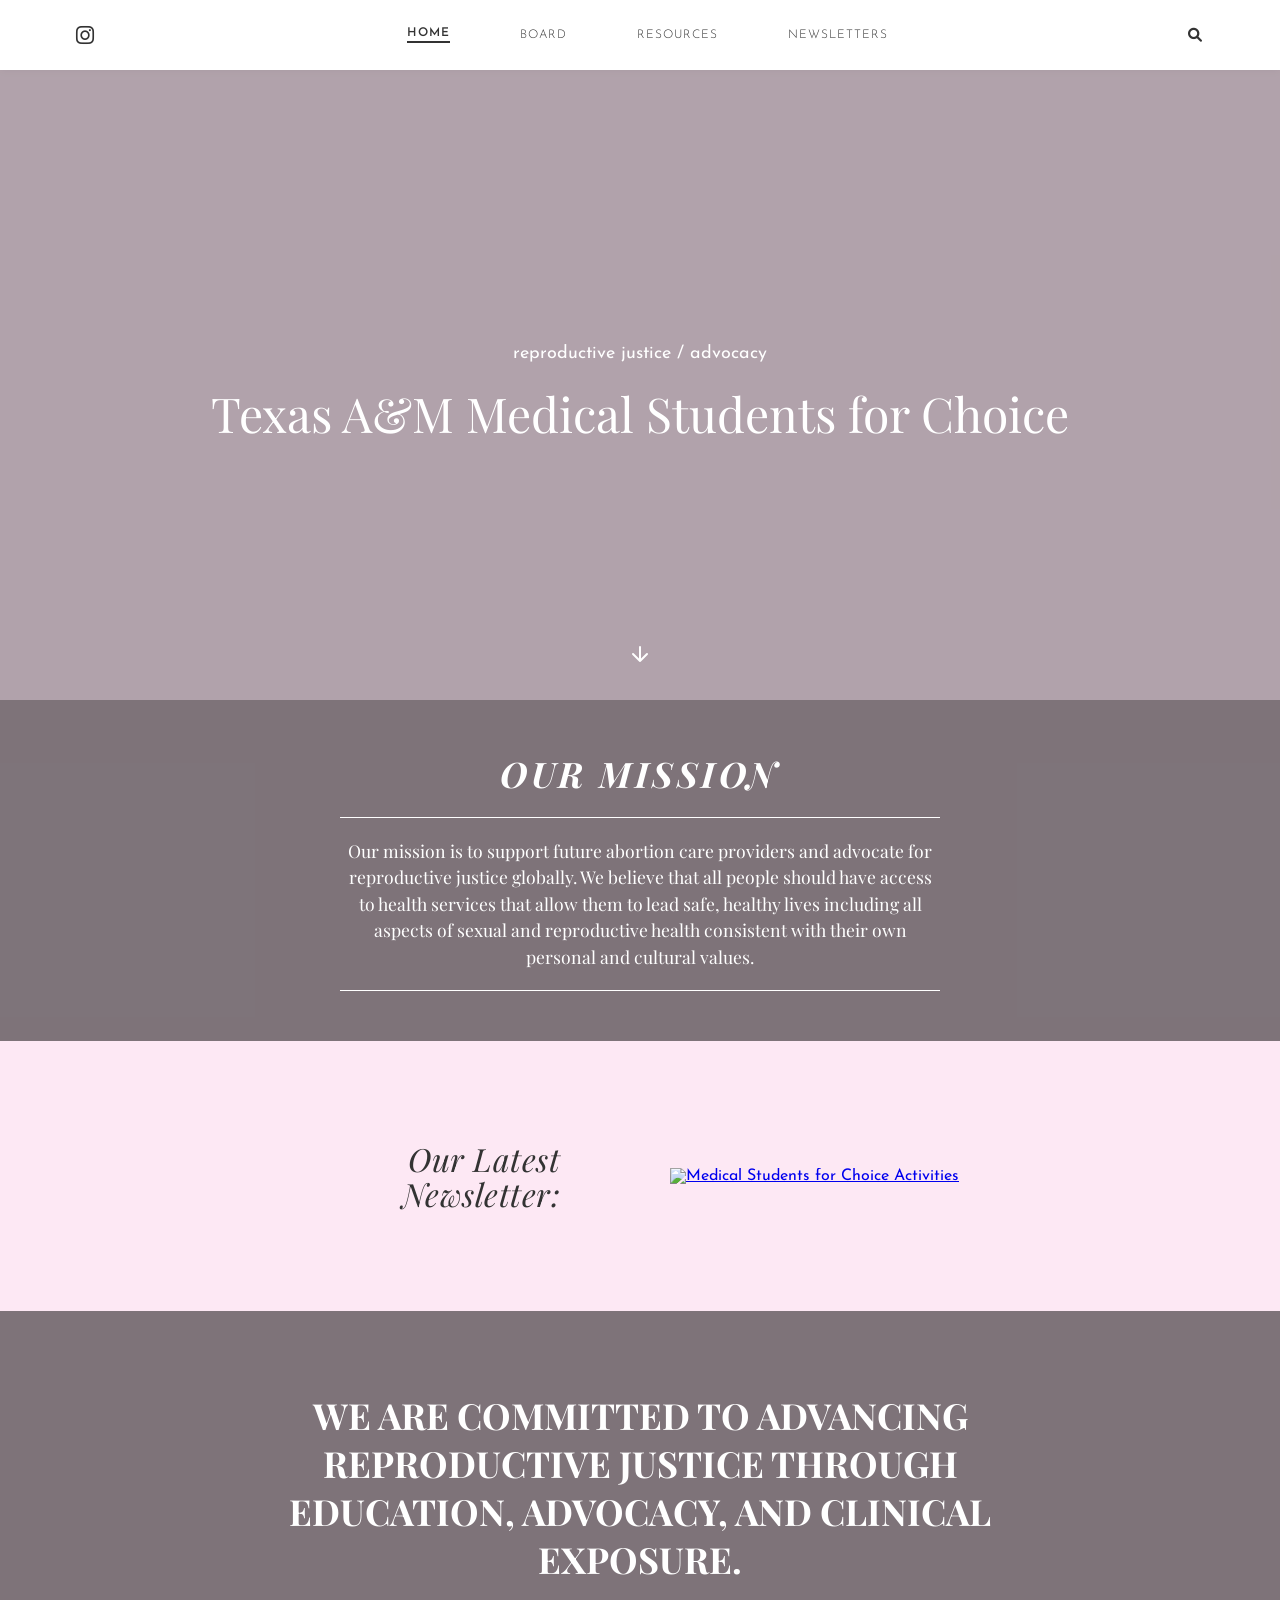
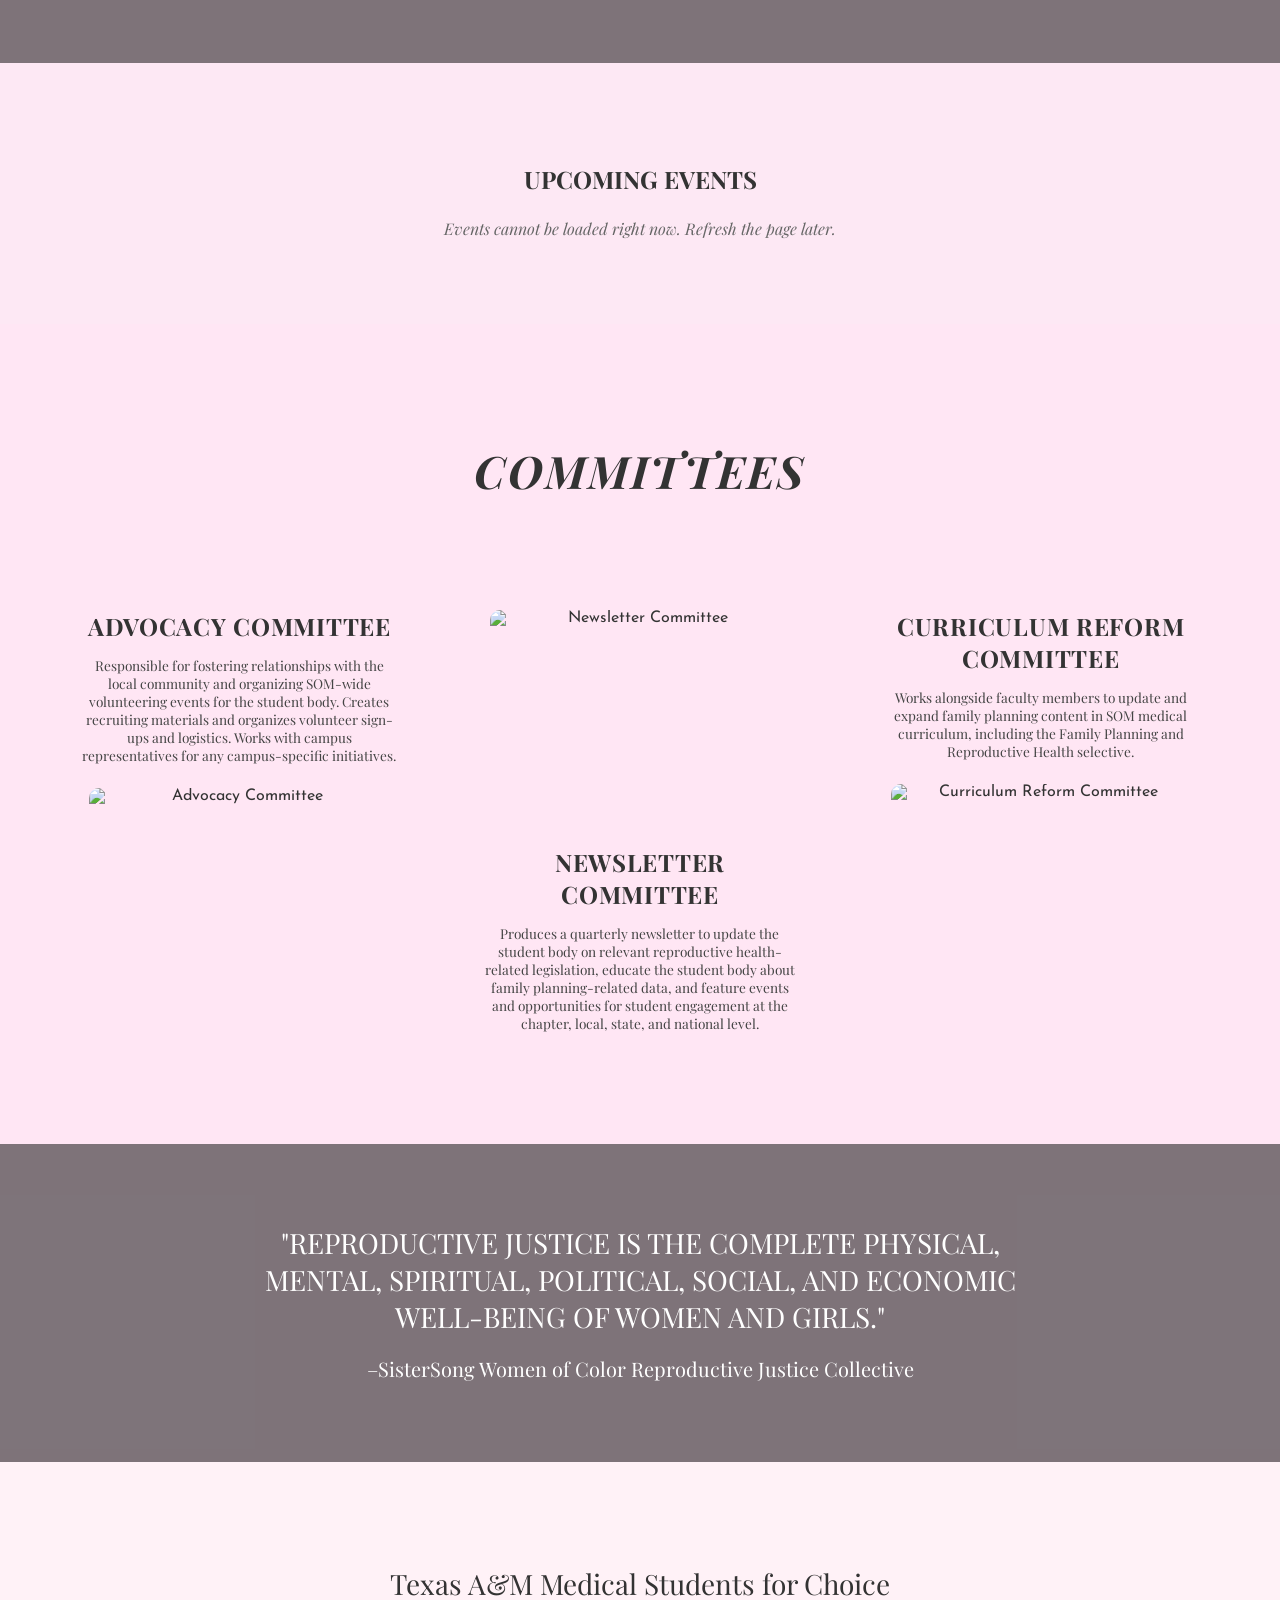
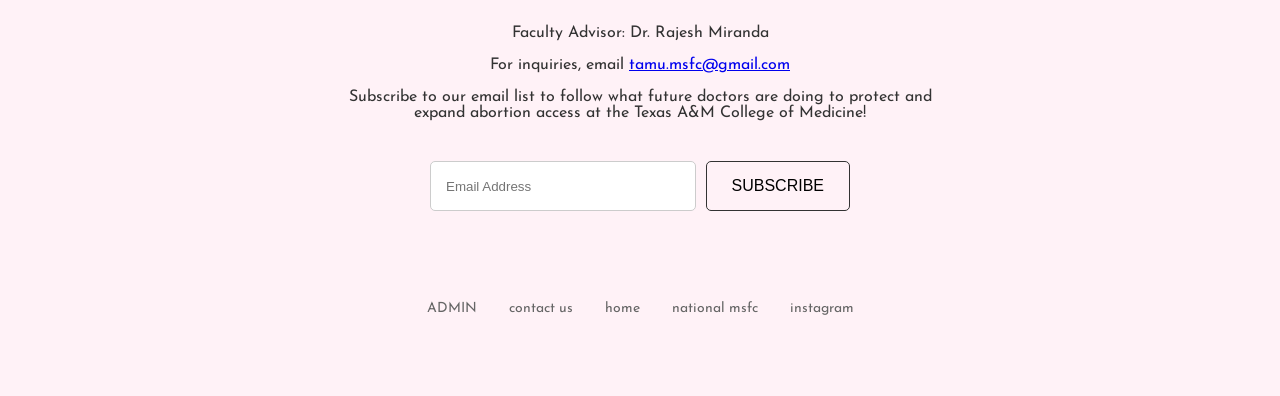
==== index.html @ 2cdbe383 "Disable search spellcheck + remove search input decorations for clean typing UI" ====
<!DOCTYPE html>
<html lang="en">
<head>
    <meta charset="UTF-8">
    <meta name="viewport" content="width=device-width, initial-scale=1.0">
    <title>Texas A&M Medical Students for Choice</title>
    <link rel="stylesheet" href="style.css">
    <link rel="stylesheet" href="https://cdnjs.cloudflare.com/ajax/libs/font-awesome/6.0.0-beta3/css/all.min.css">
</head>
<body>

    <nav class="navbar">
        <div class="nav-left">
            <a href="https://www.instagram.com/tamu.msfc/" class="nav-brand-link" target="_blank" aria-label="Instagram"><i class="fab fa-instagram"></i></a>
        </div>
        <button class="menu-toggle" aria-label="Open menu"><i class="fas fa-bars"></i></button>
        <div class="nav-center">
            <a href="index.html" class="active">HOME</a>
            <a href="board.html">BOARD</a>
            <a href="medical-info.html">RESOURCES</a>
            <a href="newsletters.html">NEWSLETTERS</a>
        </div>
        <div class="nav-right">
            <form class="nav-search" role="search" onsubmit="return false;">
                <input type="search" placeholder="Search" aria-label="Search" spellcheck="false" autocomplete="off" autocorrect="off" autocapitalize="off">
                <button type="submit" aria-label="Submit search"><i class="fas fa-search"></i></button>
            </form>
        </div>
    </nav>

    <header id="home" class="hero">
        <div class="hero-content">
            <p>reproductive justice / advocacy</p>
            <h1>Texas A&M Medical Students for Choice</h1>
        </div>
        <a href="#update" class="scroll-down">
            <svg xmlns="http://www.w3.org/2000/svg" width="24" height="24" viewBox="0 0 24 24" fill="none" stroke="currentColor" stroke-width="2" stroke-linecap="round" stroke-linejoin="round"><path d="M12 5v14M19 12l-7 7-7-7"/></svg>
        </a>
    </header>

    <section id="update" class="huge-update">
        <h2>OUR MISSION</h2>
        <p>Our mission is to support future abortion care providers and advocate for reproductive justice globally. We believe that all people should have access to health services that allow them to lead safe, healthy lives including all aspects of sexual and reproductive health consistent with their own personal and cultural values.</p>
    </section>

    <section id="journal" class="latest-volume">
        <div class="volume-text">
            <h2 class="freight-big-pro-italic">
                Our Latest<br>Newsletter:
            </h2>
        </div>
        <div class="volume-image">
            <a href="#" id="latestVolumeLink" target="_blank">
                <img id="latestVolumeImg" src="download (20).jpg" alt="Medical Students for Choice Activities">
            </a>
        </div>
    </section>

    <section class="tagline">
        <p>WE ARE COMMITTED TO ADVANCING REPRODUCTIVE JUSTICE THROUGH EDUCATION, ADVOCACY, AND CLINICAL EXPOSURE.</p>
    </section>
    
    <section id="about" class="our-mission">
        <h2>UPCOMING EVENTS</h2>

        <div id="eventsAdminWrap" class="events-admin-wrap" style="display: none;">
            <button type="button" id="toggleAddEventBtn" class="btn">Add Event</button>
            <form id="eventForm" class="event-form" style="display: none;">
                <div class="form-group">
                    <label for="eventTitle">Title</label>
                    <input type="text" id="eventTitle" required placeholder="Event title">
                </div>
                <div class="form-group">
                    <label for="eventDate">Date / Time</label>
                    <input type="text" id="eventDate" required placeholder="e.g. January 13 @ 6pm">
                </div>
                <div class="form-group">
                    <label for="eventDescription">Description</label>
                    <textarea id="eventDescription" rows="4" required placeholder="Event description"></textarea>
                </div>
                <div class="form-group">
                    <label for="eventLink">RSVP / Link URL (optional)</label>
                    <input type="url" id="eventLink" placeholder="https://...">
                </div>
                <div class="form-group">
                    <label for="eventImageUrl">Image URL (optional)</label>
                    <input type="url" id="eventImageUrl" placeholder="https://...">
                </div>
                <button type="submit" class="btn">Create Event</button>
                <button type="button" id="cancelEventFormBtn" class="btn btn-secondary">Cancel</button>
            </form>
        </div>

        <div id="eventsList" class="events-list">
            <!-- Events loaded from Supabase -->
        </div>
    </section>

    <section id="features" class="catch-up">
        <h2>COMMITTEES</h2>
        <div class="catch-up-grid">
            <div class="catch-up-item">
                <h3>ADVOCACY COMMITTEE</h3>
                <p>Responsible for fostering relationships with the local community and organizing SOM-wide volunteering events for the student body. Creates recruiting materials and organizes volunteer sign-ups and logistics. Works with campus representatives for any campus-specific initiatives.</p>
                <img src="pic1.png" alt="Advocacy Committee">
            </div>
            <div class="catch-up-item">
                <img src="IMG_2208.jpg" alt="Newsletter Committee">
                <h3>NEWSLETTER COMMITTEE</h3>
                <p>Produces a quarterly newsletter to update the student body on relevant reproductive health-related legislation, educate the student body about family planning-related data, and feature events and opportunities for student engagement at the chapter, local, state, and national level.</p>
            </div>
            <div class="catch-up-item">
                <h3>CURRICULUM REFORM COMMITTEE</h3>
                <p>Works alongside faculty members to update and expand family planning content in SOM medical curriculum, including the Family Planning and Reproductive Health selective.</p>
                <img src="reform.png" alt="Curriculum Reform Committee">
            </div>
        </div>
    </section>
    
    <section class="quote">
        <p>"REPRODUCTIVE JUSTICE IS THE COMPLETE PHYSICAL, MENTAL, SPIRITUAL, POLITICAL, SOCIAL, AND ECONOMIC WELL-BEING OF WOMEN AND GIRLS."</p>
        <p>–SisterSong Women of Color Reproductive Justice Collective</p>
    </section>

    <footer>
        <div class="footer-content">
            <h2>Texas A&M Medical Students for Choice</h2>
            <p>Faculty Advisor: Dr. Rajesh Miranda</p>
            <p>For inquiries, email <a href="mailto:tamu.msfc@gmail.com">tamu.msfc@gmail.com</a></p>
            <p>Subscribe to our email list to follow what future doctors are doing to protect and expand abortion access at the Texas A&M College of Medicine!</p>
            
            <form id="subscriptionForm" class="subscription-form">
                <input type="email" id="subscriberEmail" placeholder="Email Address" required>
                <button type="submit">SUBSCRIBE</button>
            </form>
            <p id="subscriptionMessage" class="subscription-message"></p>

            <div class="footer-links">
                <a href="#" id="adminNavBtn" class="btn-support">admin</a>
                <a href="mailto:tamu.msfc@gmail.com">contact us</a>
                <a href="index.html">home</a>
                <a href="https://msfc.org/" target="_blank">national msfc</a>
                <a href="https://www.instagram.com/tamu.msfc/" target="_blank">instagram</a>
            </div>
        </div>
    </footer>

    <div id="loginModal" class="modal">
        <div class="modal-content">
            <span class="close">&times;</span>
            <h2>Admin Login</h2>
            <form id="loginForm">
                <div class="form-group">
                    <label for="password">Password:</label>
                    <input type="password" id="password" required>
                </div>
                <button type="submit" class="btn">Login</button>
            </form>
        </div>
    </div>

    <!-- Supabase SDK -->
    <script src="https://cdn.jsdelivr.net/npm/@supabase/supabase-js@2.39.3/dist/umd/supabase.min.js"></script>
    <script src="script.js"></script>
</body>
---- style.css ----
@import url('https://fonts.googleapis.com/css2?family=Josefin+Sans:wght@300;400;600&family=Playfair+Display:wght@400;700&display=swap');

/* Box sizing reset */
*, *::before, *::after {
    box-sizing: border-box;
}

/* General Body Styles */
html, body {
    overflow-x: hidden;
    max-width: 100vw;
}

body {
    font-family: 'Josefin Sans', sans-serif;
    margin: 0;
    background-color: #fde8f4; /* slightly more pink */
    color: #333;
}

/* Navbar - same on every page; do not override in HTML or other CSS */
.navbar {
    display: flex;
    align-items: center;
    justify-content: center;
    padding: 0 40px;
    height: 70px !important;
    min-height: 70px !important;
    max-height: 70px !important;
    flex-shrink: 0;
    box-sizing: border-box;
    background: #fff;
    box-shadow: 0 2px 8px rgba(0,0,0,0.03);
    position: relative;
}

.nav-search {
    display: flex;
    align-items: center;
    justify-content: center;
}

.nav-search input {
    width: 0;
    opacity: 0;
    pointer-events: none;
    transition: width 0.2s ease, opacity 0.2s ease;
}

.nav-search.search-open {
    background: rgba(255,255,255,0.95);
    padding: 6px 10px;
    border: 1px solid rgba(0,0,0,0.15);
    border-radius: 999px;
}

.nav-search.search-open input {
    width: 120px;
    opacity: 1;
    pointer-events: auto;
}

.nav-search button {
    padding: 0;
    width: 38px;
    height: 38px;
    display: flex;
    align-items: center;
    justify-content: center;
    border-radius: 50%;
    background: rgba(0,0,0,0.05);
}

.nav-search.search-open button {
    background: transparent;
}

.nav-left {
    flex: 0 0 90px;
    display: flex;
    align-items: center;
    justify-content: center;
    margin-left: 0;
}

.nav-center {
    flex: 1;
    display: flex;
    align-items: center;
    justify-content: center;
    gap: 40px;
    padding-left: 10px; /* nudges nav links slightly right for better centering */
}

@media (min-width: 769px) {
    /* ensure the nav links appear centered between the logo and search icon */
    .nav-center {
        padding-left: 14px;
    }
}

.nav-right {
    flex: 0 0 90px;
    display: flex;
    align-items: center;
    justify-content: center;
}

.nav-search {
    position: relative;
    width: 38px;
    display: flex;
    align-items: center;
    justify-content: center;
    overflow: visible;
}

.nav-search input {
    position: absolute;
    right: 0;
    top: 50%;
    transform: translateY(-50%);
    width: 0;
    opacity: 0;
    pointer-events: none;
    border: 1px solid rgba(0,0,0,0.15);
    border-radius: 999px;
    background: rgba(255,255,255,0.95);
    padding: 6px 10px;
    font-size: 12px;
    color: #333;
    outline: none;
    transition: width 0.2s ease, opacity 0.2s ease;
}

.nav-search input:focus {
    outline: none;
    box-shadow: none;
}

.nav-search input::-webkit-search-decoration,
.nav-search input::-webkit-search-cancel-button,
.nav-search input::-webkit-search-results-button,
.nav-search input::-webkit-search-results-decoration {
    display: none;
}

.nav-search.search-open input {
    width: 120px;
    opacity: 1;
    pointer-events: auto;
}

.nav-search button {
    border: none;
    background: transparent;
    color: #333;
    cursor: pointer;
    font-size: 14px;
    padding: 0;
    display: flex;
    align-items: center;
    justify-content: center;
}

.nav-search button:hover {
    color: #a12b5c;
}

.nav-brand-link {
    font-size: 2rem;
    color: #333;
    text-decoration: none;
    margin-left: 0;
}

.nav-brand-link i.fab.fa-instagram {
    font-size: 1.3rem;
    color: #333;
}

.nav-left .fa-twitter {
    font-size: 24px;
    color: #333;
}

.nav-center a {
    box-sizing: border-box;
    text-decoration: none;
    color: #333;
    margin: 0 15px;
    font-size: 12px;
    letter-spacing: 1px;
    font-weight: 300;
}

.nav-center a.active {
    font-weight: 600;
    border-bottom: 2px solid #333;
    padding-bottom: 2px;
}

.nav-right .btn-support {
    background-color: #a12b5c; /* pinker, less brown */
    color: #fff;
    padding: 10px 20px;
    text-decoration: none;
    border-radius: 5px;
    font-weight: 600;
    text-transform: none;
}

.nav-right .btn-support:hover {
    background-color: #8e2351;
}

/* Mobile Menu Toggle Button */
.menu-toggle {
    display: none;
    background: none;
    border: none;
    font-size: 1.5rem;
    color: #333;
    cursor: pointer;
    padding: 10px;
    z-index: 1001;
}

.menu-toggle:hover {
    color: #666;
}

/* Mobile Navbar Styles */
@media (max-width: 768px) {
    .navbar {
        padding: 0 20px;
        justify-content: center;
        position: relative;
    }
    
    .nav-left {
        position: absolute;
        left: 20px;
        top: 50%;
        transform: translateY(-50%);
        display: flex;
        align-items: center;
        gap: 0;
    }
    
    .nav-right {
        position: absolute;
        right: 20px;
        top: 50%;
        transform: translateY(-50%);
        display: flex;
        align-items: center;
        justify-content: center;
    }
    
    .menu-toggle {
        display: block;
        position: absolute;
        left: 50%;
        transform: translateX(-50%);
        margin: 0;
        padding: 0;
        z-index: 1001;
    }
    
    .nav-right {
        flex: 0 0 90px;
        order: 3;
        width: auto;
        justify-content: center;
    }

    .nav-right .nav-search {
        width: auto;
        background: transparent;
        border: none;
        padding: 0;
    }

    .nav-search {
        display: flex;
        align-items: center;
        justify-content: center;
    }

    .nav-search input {
        width: 0;
        opacity: 0;
        pointer-events: none;
        transition: width 0.2s ease, opacity 0.2s ease;
    }

    .nav-search.search-open {
        background: rgba(255,255,255,0.95);
        padding: 6px 10px;
        border: 1px solid rgba(0,0,0,0.15);
        border-radius: 999px;
    }

    .nav-search.search-open input {
        width: 120px;
        opacity: 1;
        pointer-events: auto;
    }

    .nav-search button {
        padding: 0;
        width: 38px;
        height: 38px;
        display: flex;
        align-items: center;
        justify-content: center;
        border-radius: 50%;
        background: rgba(0,0,0,0.05);
    }

    .nav-search.search-open button {
        background: transparent;
    }

    .nav-center {
        position: fixed;
        top: 0;
        left: -100%;
        width: 100%;
        height: 100vh;
        background: rgba(255, 255, 255, 0.98);
        flex-direction: column;
        justify-content: center;
        gap: 30px;
        transition: left 0.3s ease-in-out;
        z-index: 1000;
        backdrop-filter: blur(10px);
    }
    
    .nav-center.mobile-active {
        left: 0;
    }
    
    .nav-center a {
        font-size: 18px;
        margin: 0;
        padding: 15px 0;
        border-bottom: 1px solid rgba(51, 51, 51, 0.1);
        width: 100%;
        text-align: center;
        transition: color 0.3s ease;
    }
    
    .nav-center a:hover {
        color: #666;
    }
    
    .nav-brand-link {
        margin: 0;
        padding: 0;
    }
    
    /* Close button for mobile menu */
    .nav-center::before {
        content: '×';
        position: absolute;
        top: 20px;
        right: 20px;
        font-size: 2rem;
        color: #333;
        cursor: pointer;
        z-index: 1001;
    }
    
    /* Prevent body scroll when menu is open */
    body.menu-open {
        overflow: hidden;
    }
    
    /* General mobile adjustments */
    body {
        font-size: 16px;
    }
    
    /* Hero section mobile adjustments */
    .hero {
        height: 60vh;
        background-attachment: scroll;
    }
    
    .hero-content h1 {
        font-size: 36px;
    }
    
    .hero-content p {
        font-size: 16px;
    }
    
    /* Page header mobile adjustments */
    .page-header {
        padding: 40px 20px;
    }
    
    .page-header h1 {
        font-size: 32px;
    }
    
    /* Footer mobile adjustments */
    footer {
        padding: 60px 20px;
    }
    
    .subscription-form {
        flex-direction: column;
        gap: 15px;
    }
    
    .subscription-form input,
    .subscription-form button {
        width: 100%;
    }
    
    /* Card grid mobile adjustments */
    .board-members, .resources, .newsletters {
        grid-template-columns: 1fr;
        gap: 20px;
        padding: 0 15px;
    }
    
    .board-card, .resource-card, .newsletter-card {
        padding: 20px;
    }
    
    /* Modal mobile adjustments */
    .modal-content {
        width: 95%;
        margin: 10% auto;
        padding: 30px 20px;
    }
    
    /* Admin form mobile adjustments */
    .admin-form {
        padding: 0 15px;
    }
    
    .form-group {
        margin-bottom: 20px;
    }
    
    .form-actions {
        flex-direction: column;
        gap: 15px;
    }
    
    .form-actions .btn {
        width: 100%;
    }
    
    /* File upload mobile adjustments */
    .file-upload {
        padding: 30px 20px;
    }
    
    .file-upload-placeholder p {
        font-size: 14px;
    }
}

/* Hero Section */
.hero {
    position: relative;
    height: 70vh;
    background-image: url('hospitalcore_nursecore.jpg');
    background-size: cover;
    background-position: center;
    background-attachment: fixed;
    display: flex;
    justify-content: center;
    align-items: center;
    text-align: center;
    color: #fff;
}

.hero::after {
    content: '';
    position: absolute;
    top: 0;
    left: 0;
    width: 100%;
    height: 100%;
    background-color: rgba(0, 0, 0, 0.3); /* Dark overlay */
}

.hero-content {
    z-index: 1;
}

.hero-content p {
    font-size: 18px;
}

.hero-content h1 {
    font-family: 'Playfair Display', serif;
    font-size: 48px;
    margin: 10px 0 0;
    font-weight: normal;
}

.scroll-down {
    position: absolute;
    bottom: 30px;
    z-index: 1;
    color: #fff;
}

/* Restore old layout for .huge-update, keep new fonts */
.huge-update {
    padding: 50px;
    text-align: center;
    background-image: url('download (22).jpg');
    background-size: cover;
    background-position: center;
    background-attachment: fixed;
    position: relative;
    color: #fff;
}
.huge-update::after {
    content: '';
    position: absolute;
    top: 0;
    left: 0;
    width: 100%;
    height: 100%;
    background-color: rgba(0, 0, 0, 0.5);
    z-index: 0;
}
.huge-update h2 {
    font-family: 'Playfair Display', serif;
    font-size: 2.2rem;
    font-style: italic;
    font-weight: 700;
    letter-spacing: 0.1em;
    margin-bottom: 20px;
    margin-top: 0;
    position: relative;
    z-index: 1;
    text-transform: uppercase;
    text-align: center;
    border: none;
}
.huge-update h2::after, .huge-update h2::before {
    display: none;
}
.huge-update p {
    font-family: 'Playfair Display', serif;
    font-size: 1.1rem;
    font-weight: 400;
    max-width: 600px;
    margin: 0 auto;
    position: relative;
    z-index: 1;
    line-height: 1.5;
    color: #fff;
    border: none;
    padding: 20px 0;
    border-top: 1px solid #fff;
    border-bottom: 1px solid #fff;
}

/* Latest Volume Section */
.latest-volume {
    display: flex;
    align-items: center;
    justify-content: center;
    padding: 100px 0;
    background: none;
    background-color: transparent;
    gap: 60px;
}

.volume-text {
    flex: 1;
    display: flex;
    flex-direction: column;
    align-items: flex-end;
    justify-content: center;
    height: 100%;
}

.volume-text h2 {
    font-size: 32px;
    margin-right: 50px;
}

.freight-big-pro-italic {
    font-family: 'Playfair Display', serif;
    font-style: italic;
    font-weight: 400;
    letter-spacing: 0.5px;
    font-size: 7rem;
    text-align: right;
    line-height: 1.1;
    margin: 0;
}

.volume-image {
    flex: 1;
    display: flex;
    align-items: center;
    justify-content: flex-start;
}

.volume-image img {
    width: 320px;
    height: auto;
    box-shadow: none;
    border-radius: 0;
}

/* Tagline Section */
.tagline {
    padding: 80px 50px;
    text-align: center;
    background-image: url('download (22).jpg');
    background-size: cover;
    background-position: center;
    background-attachment: fixed;
    position: relative;
    color: #fff;
}
.tagline::after {
    content: '';
    position: absolute;
    top: 0;
    left: 0;
    width: 100%;
    height: 100%;
    background-color: rgba(0, 0, 0, 0.5);
}
.tagline p {
    position: relative;
    z-index: 1;
    font-size: 36px;
    font-weight: bold;
    max-width: 800px;
    margin: 0 auto;
    font-family: 'Playfair Display', serif;
}

/* Our Mission Section */
.our-mission {
    padding: 80px 50px;
    max-width: 700px;
    margin: 0 auto;
    text-align: center;
}
.our-mission h2 {
    font-family: 'Playfair Display', serif;
    font-size: 24px;
    margin-bottom: 20px;
}
.our-mission p {
    font-family: 'Playfair Display', serif;
    line-height: 1.8;
}

.events-admin-wrap {
    margin-bottom: 28px;
    text-align: left;
}

.event-form {
    max-width: 500px;
    margin-top: 16px;
    padding: 24px;
    background: #f9f9f9;
    border-radius: 8px;
}

.event-form .form-group {
    margin-bottom: 16px;
}

.event-form label {
    display: block;
    margin-bottom: 6px;
    font-weight: 600;
    color: #333;
}

.event-form input,
.event-form textarea {
    width: 100%;
    padding: 10px 12px;
    border: 1px solid #ddd;
    border-radius: 6px;
    font-family: inherit;
    box-sizing: border-box;
}

.events-list {
    display: flex;
    flex-direction: column;
    gap: 24px;
    align-items: center;
    padding: 0 16px;
}

.event-item {
    display: flex;
    flex-direction: row;
    width: 100%;
    max-width: 800px;
    margin: 0 auto;
    padding: 30px;
    background-color: #f9f9f9;
    border-radius: 8px;
    text-align: left;
    gap: 24px;
    align-items: center;
    box-sizing: border-box;
}

.event-item-img {
    display: block;
    margin: 0 auto;
    border-radius: 8px;
}

.event-item-img {
    max-width: 600px;
    height: 200px;
    object-fit: cover;
    border-radius: 8px;
    margin: 0;
}

.event-item-body {
    flex: 1;
}

.event-item-title {
    color: #333;
    margin: 0 0 8px 0;
    font-size: 1.25rem;
}

.event-item-date {
    font-weight: bold;
    color: #666;
    margin: 0 0 12px 0;
}

.event-item-desc {
    margin: 0 0 12px 0;
    line-height: 1.6;
    color: #444;
}

.event-item-link {
    color: #333;
    font-weight: bold;
    text-decoration: none;
    background-color: #e8f4f8;
    padding: 8px 16px;
    border-radius: 5px;
    display: inline-block;
    margin-bottom: 8px;
}

.event-item-link:hover {
    text-decoration: underline;
}

.btn-event-delete {
    margin-top: 12px;
    background: #c33;
    color: #fff;
    border: none;
    padding: 8px 16px;
    border-radius: 5px;
    cursor: pointer;
    font-size: 14px;
}

.btn-event-delete:hover {
    background: #a22;
}

.search-info {
    font-weight: 600;
    color: #333;
    margin: 0 0 16px;
    padding: 0 10px;
}

.search-message {
    color: #666;
    font-style: italic;
    margin: 0;
    padding: 0 10px;
}

.search-highlight {
    background: rgba(161, 43, 92, 0.25);
    padding: 0 2px;
    border-radius: 4px;
}

.search-match {
    box-shadow: 0 0 0 3px rgba(161, 43, 92, 0.22);
    border-radius: 12px;
}

.events-message {
    color: #666;
    font-style: italic;
    margin: 0;
}

/* Catch-up Section */
.catch-up {
    padding: 80px 5vw;
    text-align: center;
    background: #ffe6f4; /* stronger pink tone */
}
.catch-up h2 {
    font-family: 'Playfair Display', serif;
    font-size: 2.8rem;
    font-weight: 700;
    margin-bottom: 50px;
    letter-spacing: 0.05em;
    font-style: italic;
}
.catch-up-grid {
    display: grid;
    grid-template-columns: repeat(3, 1fr);
    gap: 50px;
    max-width: 1200px;
    margin: 0 auto;
}
.catch-up-item {
    text-align: center;
    border-radius: 18px;
    padding: 36px 18px 32px 18px;
    transition: box-shadow 0.2s;
    background: none;
}
.catch-up-item img {
    width: 300px;
    height: 200px;
    object-fit: cover;
    margin: 24px auto 36px; /* add spacing above images too */
    display: block;
    border-radius: 10px;
}
.catch-up-item h3 {
    font-family: 'Playfair Display', serif;
    font-size: 1.5rem;
    font-weight: 700;
    margin-bottom: 12px;
    letter-spacing: 0.03em;
}
.catch-up-item p {
    font-family: 'Playfair Display', serif;
    font-size: 0.85rem;
    color: #444;
    margin-bottom: 0;
}

@media (max-width: 900px) {
    /* Ensure events card fits and centers on small screens */
    .events-list {
        padding: 0 16px;
        align-items: center;
    }

    .event-item {
        flex-direction: column;
        text-align: center;
        padding: 24px;
    }

    .event-item-img {
        width: 100%;
        max-width: 450px;
    }

    .event-item-body {
        width: 100%;
    }

    .event-item-title,
    .event-item-date,
    .event-item-desc {
        text-align: center;
    }
}

/* Submit Section */
.submit-section {
    padding: 80px 50px;
    text-align: center;
    background-image: url('download (22).jpg');
    background-size: cover;
    background-position: center;
    background-attachment: fixed;
    position: relative;
}
.submit-section::after {
    content: '';
    position: absolute;
    top: 0;
    left: 0;
    width: 100%;
    height: 100%;
    background-color: rgba(0, 0, 0, 0.5);
}
.submit-section a {
    text-decoration: none;
    color: #fff;
    position: relative;
    z-index: 1;
}
.submit-section h2 {
    font-size: 48px;
    font-weight: bold;
}

/* Be Vulnerable Section */
.be-vulnerable {
    padding: 80px 20px;
    text-align: center;
}
.be-vulnerable h2 {
    font-size: 24px;
    margin-bottom: 40px;
}
.be-vulnerable form {
    max-width: 500px;
    margin: 0 auto;
    display: flex;
    flex-direction: column;
    gap: 15px;
}
.be-vulnerable input[type="text"] {
    padding: 15px;
    border: 1px solid #ccc;
    border-radius: 5px;
    font-size: 16px;
}
.be-vulnerable button {
    padding: 15px;
    border: 1px solid #333;
    background-color: transparent;
    cursor: pointer;
    font-size: 16px;
    border-radius: 5px;
}

/* Quote Section */
.quote {
    padding: 80px 50px;
    text-align: center;
    background-image: url('download (22).jpg');
    background-size: cover;
    background-position: center;
    background-attachment: fixed;
    position: relative;
    color: #fff;
}
.quote::after {
    content: '';
    position: absolute;
    top: 0;
    left: 0;
    width: 100%;
    height: 100%;
    background-color: rgba(0, 0, 0, 0.5);
}
.quote p {
    position: relative;
    z-index: 1;
    font-size: 28px;
    max-width: 800px;
    margin: 0 auto;
    font-family: 'Playfair Display', serif;
}
.quote p:last-child {
    font-size: 20px;
    margin-top: 20px;
}

/* Footer */
footer {
    padding: 80px 50px;
    background-color: #fff2f7; /* a bit more pink */
    text-align: center;
    box-sizing: border-box;
}

@media (max-width: 480px) {
    footer {
        padding: 60px 20px;
    }
}
.footer-content {
    max-width: 640px;
    margin: 0 auto;
}
.footer-content h2 {
    font-family: 'Playfair Display', serif;
    font-size: 28px;
    font-weight: normal;
}
.footer-content p {
    font-size: 16px;
    max-width: 600px;
    margin: 0 auto 16px;
}

.footer-content p a {
    font-size: 16px;
    font-weight: 400;
}

.subscription-form {
    max-width: 420px;
    width: 100%;
    margin: 40px auto;
    display: flex;
    gap: 10px;
}
.subscription-form input {
    flex: 1;
    padding: 15px;
    border: 1px solid #ccc;
    border-radius: 5px;
    box-sizing: border-box;
}
.subscription-form button {
    padding: 15px 25px;
    border: 1px solid #333;
    background-color: transparent;
    cursor: pointer;
    border-radius: 5px;
    font-size: 16px;
    font-weight: 400;
    box-sizing: border-box;
}
.footer-links {
    margin-top: 50px;
    display: inline-flex;
    align-items: center;
    flex-wrap: wrap;
    gap: 12px;
    justify-content: center;
}
.footer-links a {
    color: #666;
    text-decoration: none;
    margin: 0 10px;
    font-size: 14px;
}

.footer-links .btn-support {
    background: none;
    border: none;
    padding: 0;
    text-transform: none !important;
    font-weight: 400;
    color: #666;
    letter-spacing: 0;
}

.footer-links .btn-support:hover {
    color: #111;
}

.footer-admin {
    display: inline-block;
    margin: 0;
}

.footer-admin .btn-support {
    padding: 10px 18px;
    font-size: 14px;
}

.modal {
    display: none;
    position: fixed;
    z-index: 1000;
    left: 0;
    top: 0;
    width: 100%;
    height: 100%;
    overflow: auto;
    background-color: rgba(0,0,0,0.6);
}

.modal-content {
    background-color: #fefefe;
    margin: 15% auto;
    padding: 40px;
    border: 1px solid #888;
    width: 80%;
    max-width: 500px;
    border-radius: 10px;
    text-align: center;
    position: relative;
}

.close {
    color: #aaa;
    position: absolute;
    top: 10px;
    right: 25px;
    font-size: 28px;
    font-weight: bold;
}

.close:hover,
.close:focus {
    color: black;
    text-decoration: none;
    cursor: pointer;
}

/* Page-specific & Card Styles */
.page-header {
    padding: 60px 20px;
    text-align: center;
    background-color: #f7f7f7;
    margin-bottom: 40px;
}
.page-header h1 {
    font-family: 'Playfair Display', serif;
    font-size: 42px;
}

.admin-controls {
    margin-bottom: 32px;
    padding: 0 20px;
}

.admin-controls .btn {
    display: inline-block;
}

/* Newsletter Info Section (inner text column of each dynamic card) */
.newsletter-card-inner {
    display: flex;
    flex-direction: row;
    align-items: center; /* centers image + text vertically */
    min-height: 220px;
    gap: 28px;
}

.newsletter-info {
    flex: 1;
    padding: 28px 32px 28px 0;
    text-align: left;
    display: flex;
    flex-direction: column;
    justify-content: center;
}

.newsletter-card {
    background-color: #fff;
    border-radius: 8px;
    box-shadow: 0 4px 12px rgba(0,0,0,0.08);
    padding: 24px;
    overflow: hidden;
}

.newsletter-card img {
    display: block;
    margin: 0 auto 18px;
    max-width: 100%;
    height: auto;
}

.newsletter-card:not(:has(.newsletter-cover-link)) .newsletter-card-inner {
    min-height: 0;
}

.newsletter-card h3 {
    font-family: 'Playfair Display', serif;
    font-size: 24px;
    margin-bottom: 15px;
    color: #333;
}

.newsletter-card p {
    margin-bottom: 15px;
    line-height: 1.6;
}

.newsletter-card p:last-child {
    margin-bottom: 0;
}

.newsletter-cover-link {
    flex: 0 0 280px;
    display: block;
    border-radius: 8px 0 0 8px;
    overflow: hidden;
    min-height: 220px;
}

.newsletter-cover-img {
    width: 100%;
    height: 100%;
    min-height: 220px;
    object-fit: cover;
    object-position: center 55%; /* slightly lower vertical alignment */
    display: block;
}

@media (max-width: 640px) {
    .newsletter-card-inner {
        flex-direction: column;
        min-height: 0;
    }
    .newsletter-cover-link {
        flex: 0 0 auto;
        width: 100%;
        min-height: 200px;
        border-radius: 8px 8px 0 0;
    }
    .newsletter-cover-img {
        min-height: 200px;
    }

    .subscription-form {
        flex-direction: column;
        align-items: center;
    }

    .subscription-form input,
    .subscription-form button {
        width: 100%;
        max-width: 420px;
    }
}

.board-members, .resources {
    display: grid;
    grid-template-columns: repeat(auto-fit, minmax(320px, 1fr));
    gap: 30px;
    padding: 0 20px;
}

.newsletters {
    display: grid;
    grid-template-columns: 1fr;
    gap: 30px;
    padding: 0 20px;
}

.board-card, .resource-category {
    background-color: #fff;
    border-radius: 8px;
    box-shadow: 0 4px 12px rgba(0,0,0,0.08);
    padding: 30px;
    transition: transform 0.3s ease, box-shadow 0.3s ease;
}

.resource-card {
    background-color: #fff;
    border-radius: 8px;
    box-shadow: 0 4px 12px rgba(0,0,0,0.08);
    padding: 36px 32px;
    transition: transform 0.3s ease, box-shadow 0.3s ease;
}

.resource-card p {
    line-height: 1.65;
    margin-bottom: 16px;
}

.newsletter-card {
    transition: transform 0.3s ease, box-shadow 0.3s ease;
}

.board-card:hover, .resource-card:hover, .newsletter-card:hover {
    transform: translateY(-5px);
    box-shadow: 0 8px 20px rgba(0,0,0,0.12);
}

.resource-category {
    grid-column: 1 / -1;
    margin-top: 20px;
    background-color: transparent;
    box-shadow: none;
}
.resource-category h2 {
    font-family: 'Playfair Display', serif;
}

.board-card img {
    width: 120px;
    height: 120px;
    border-radius: 50%;
    margin-bottom: 20px;
}

@media (max-width: 900px) {
    .latest-volume {
        flex-direction: column;
        padding: 50px 0;
        gap: 30px;
    }
    .volume-text {
        align-items: center;
    }
    .volume-text h2 {
        margin-right: 0;
        text-align: center;
    }
    .freight-big-pro-italic {
        font-size: 4rem;
    }
    .volume-image img {
        width: 70vw;
        max-width: 250px;
    }
    .huge-update {
        padding: 30px 2vw;
    }
    .huge-update h2 {
        font-size: 2.2rem;
    }
    .huge-update p {
        font-size: 1.1rem;
    }
    .catch-up-grid {
        grid-template-columns: 1fr;
        gap: 30px;
    }
    .catch-up {
        padding: 40px 2vw;
    }
    .catch-up h2 {
        font-size: 2rem;
    }
}
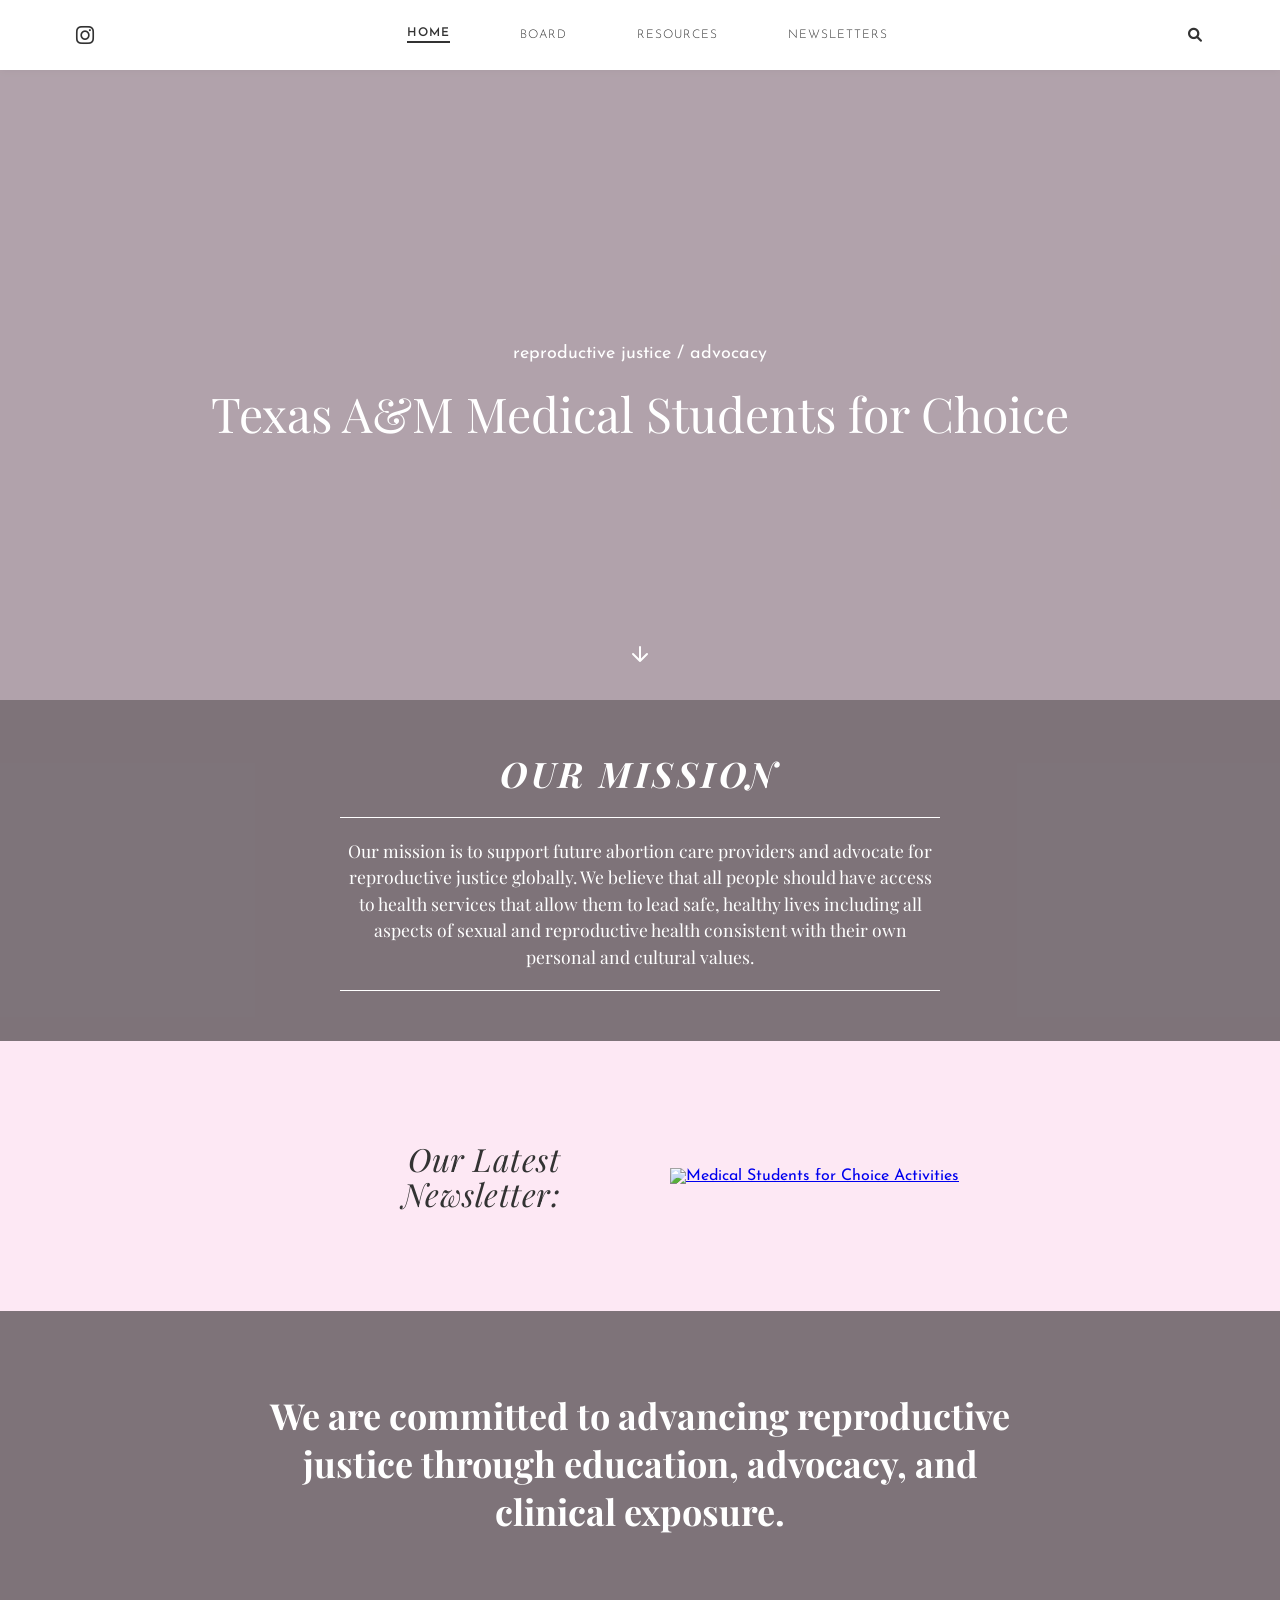
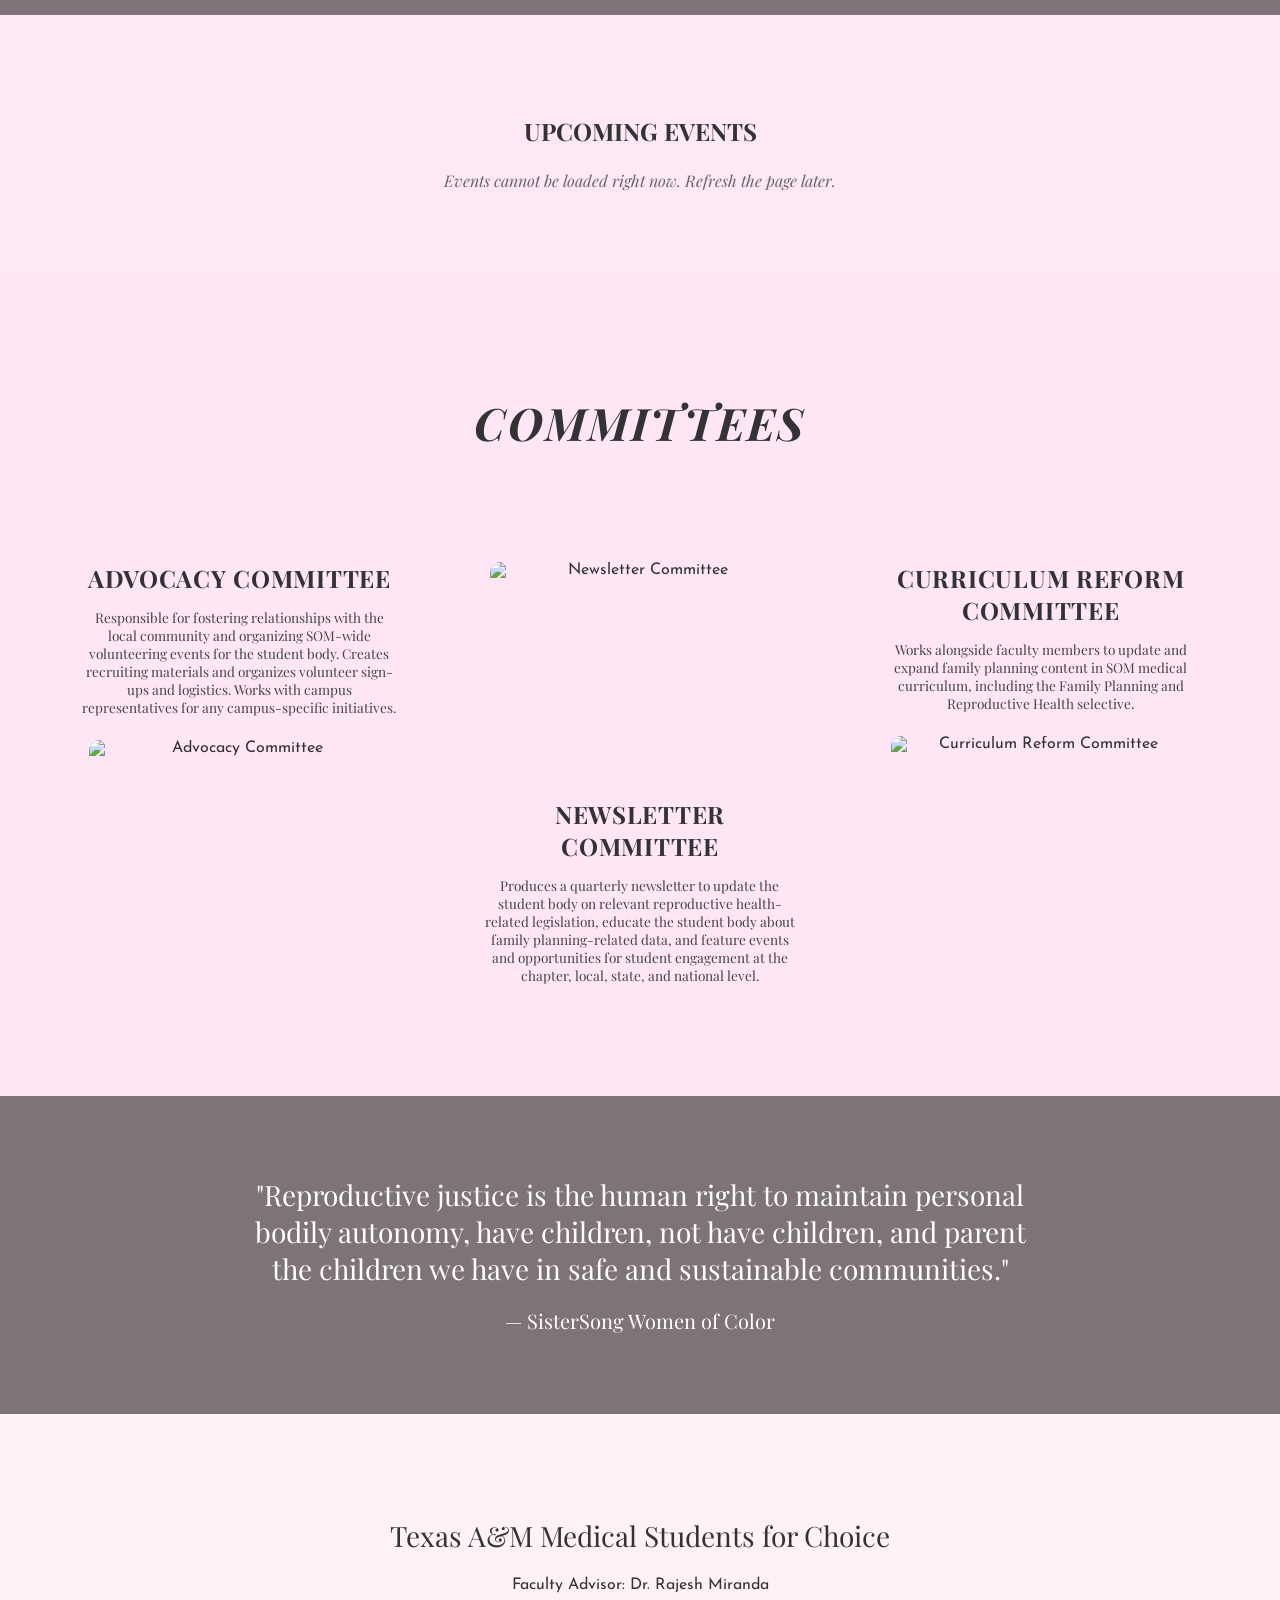
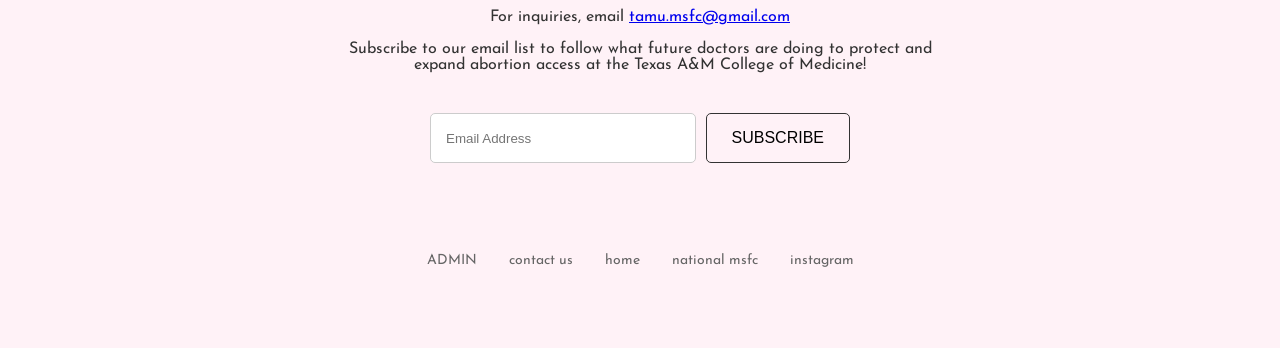
==== commit 4bad6df3: "Update index.html" ====
--- a/index.html
+++ b/index.html
@@ -57,7 +57,7 @@
     </section>
 
     <section class="tagline">
-        <p>WE ARE COMMITTED TO ADVANCING REPRODUCTIVE JUSTICE THROUGH EDUCATION, ADVOCACY, AND CLINICAL EXPOSURE.</p>
+        <p>We are committed to advancing reproductive justice through education, advocacy, and clinical exposure.</p>
     </section>
     
     <section id="about" class="our-mission">
@@ -118,8 +118,8 @@
     </section>
     
     <section class="quote">
-        <p>"REPRODUCTIVE JUSTICE IS THE COMPLETE PHYSICAL, MENTAL, SPIRITUAL, POLITICAL, SOCIAL, AND ECONOMIC WELL-BEING OF WOMEN AND GIRLS."</p>
-        <p>–SisterSong Women of Color Reproductive Justice Collective</p>
+        <p>"Reproductive justice is the human right to maintain personal bodily autonomy, have children, not have children, and parent the children we have in safe and sustainable communities."</p>
+        <p>— SisterSong Women of Color</p>
     </section>
 
     <footer>
@@ -151,6 +151,10 @@
             <h2>Admin Login</h2>
             <form id="loginForm">
                 <div class="form-group">
+                    <label for="email">Email:</label>
+                    <input type="email" id="email" required placeholder="you@example.com">
+                </div>
+                <div class="form-group">
                     <label for="password">Password:</label>
                     <input type="password" id="password" required>
                 </div>
@@ -162,4 +166,4 @@
     <!-- Supabase SDK -->
     <script src="https://cdn.jsdelivr.net/npm/@supabase/supabase-js@2.39.3/dist/umd/supabase.min.js"></script>
     <script src="script.js"></script>
-</body>+</body>
--- a/style.css
+++ b/style.css
@@ -54,6 +54,10 @@
     border-radius: 999px;
 }
 
+.nav-search.search-open .search-count {
+    right: -12px;
+}
+
 .nav-search.search-open input {
     width: 120px;
     opacity: 1;
@@ -113,6 +117,27 @@
     align-items: center;
     justify-content: center;
     overflow: visible;
+}
+
+.nav-search .search-count {
+    position: absolute;
+    top: 50%;
+    right: -10px;
+    transform: translateY(-50%);
+    background: #a12b5c;
+    color: #fff;
+    font-size: 10px;
+    font-weight: 700;
+    padding: 2px 6px;
+    border-radius: 999px;
+    white-space: nowrap;
+    opacity: 0;
+    transition: opacity 0.2s ease;
+    pointer-events: none;
+}
+
+.nav-search.has-count .search-count {
+    opacity: 1;
 }
 
 .nav-search input {
@@ -123,7 +148,7 @@
     width: 0;
     opacity: 0;
     pointer-events: none;
-    border: 1px solid rgba(0,0,0,0.15);
+    border: none;
     border-radius: 999px;
     background: rgba(255,255,255,0.95);
     padding: 6px 10px;
@@ -161,6 +186,13 @@
     display: flex;
     align-items: center;
     justify-content: center;
+    outline: none;
+    box-shadow: none;
+}
+
+.nav-search button:focus {
+    outline: none;
+    box-shadow: none;
 }
 
 .nav-search button:hover {
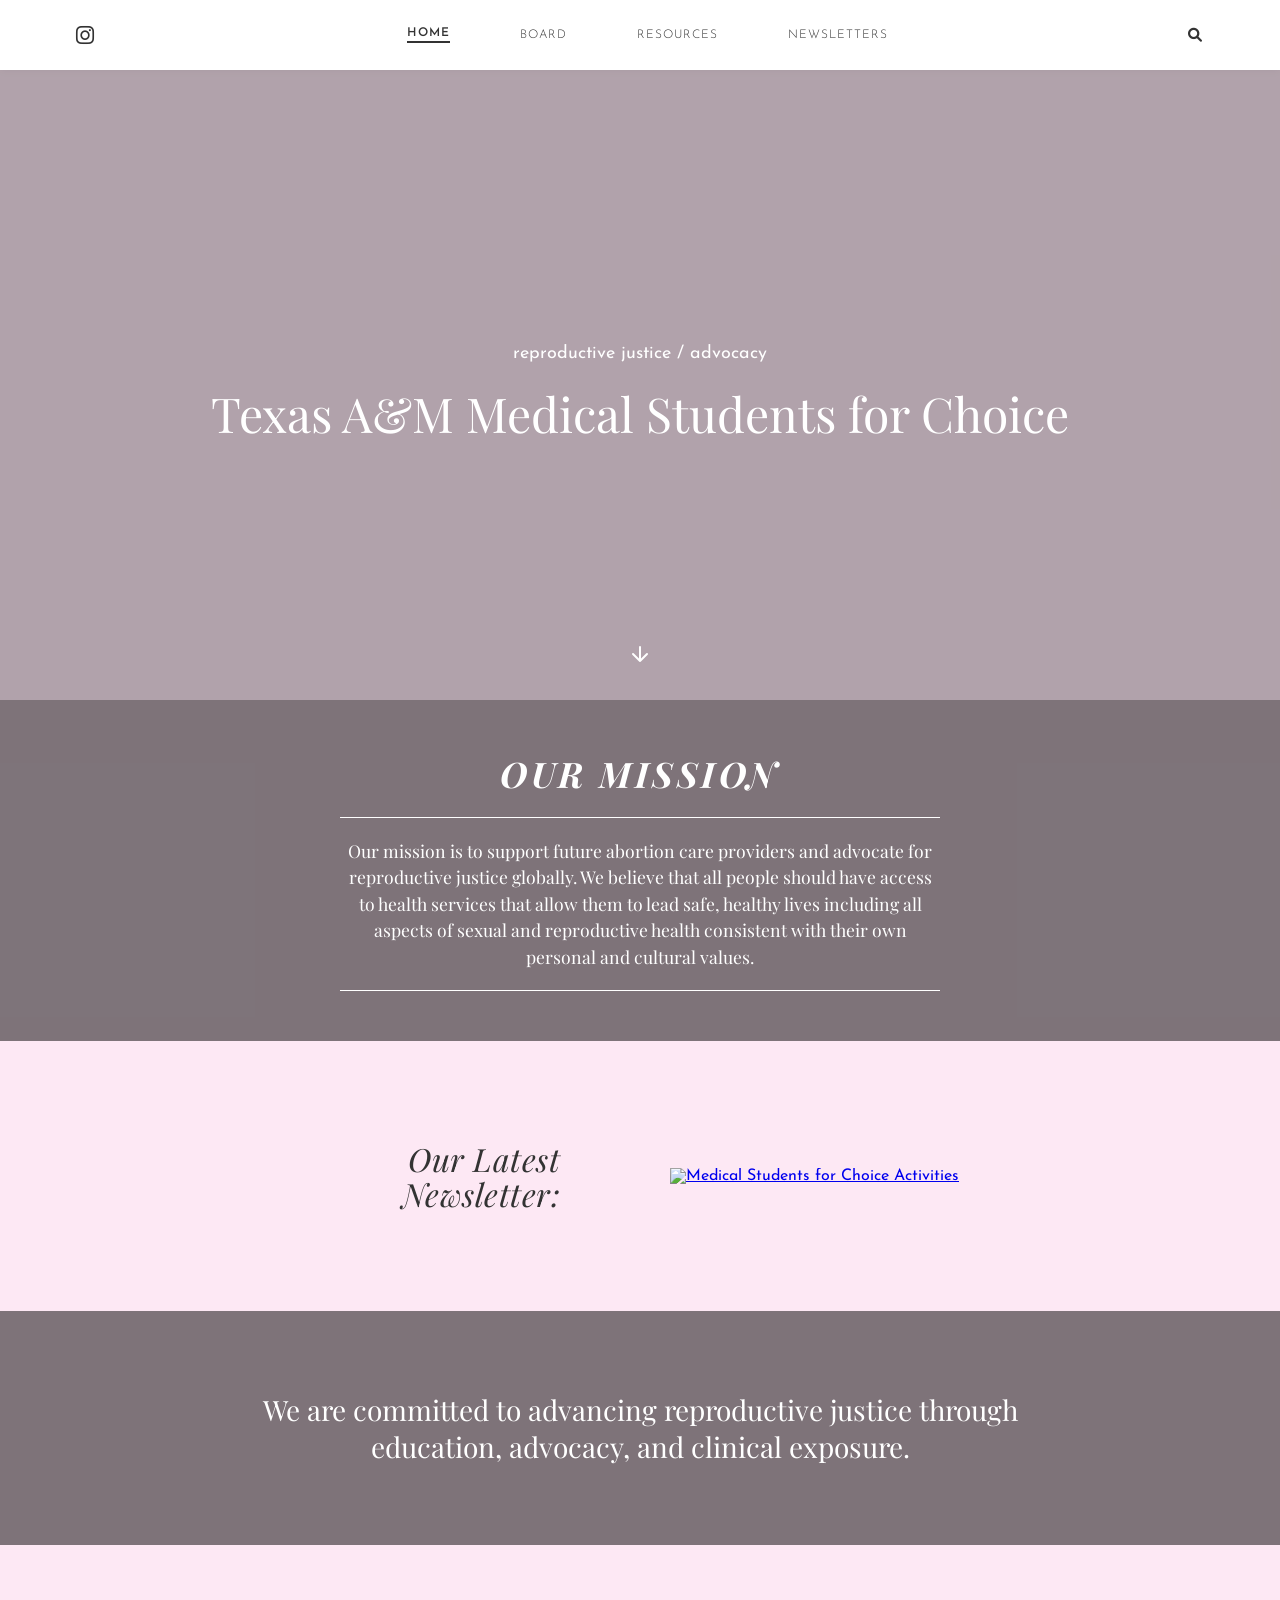
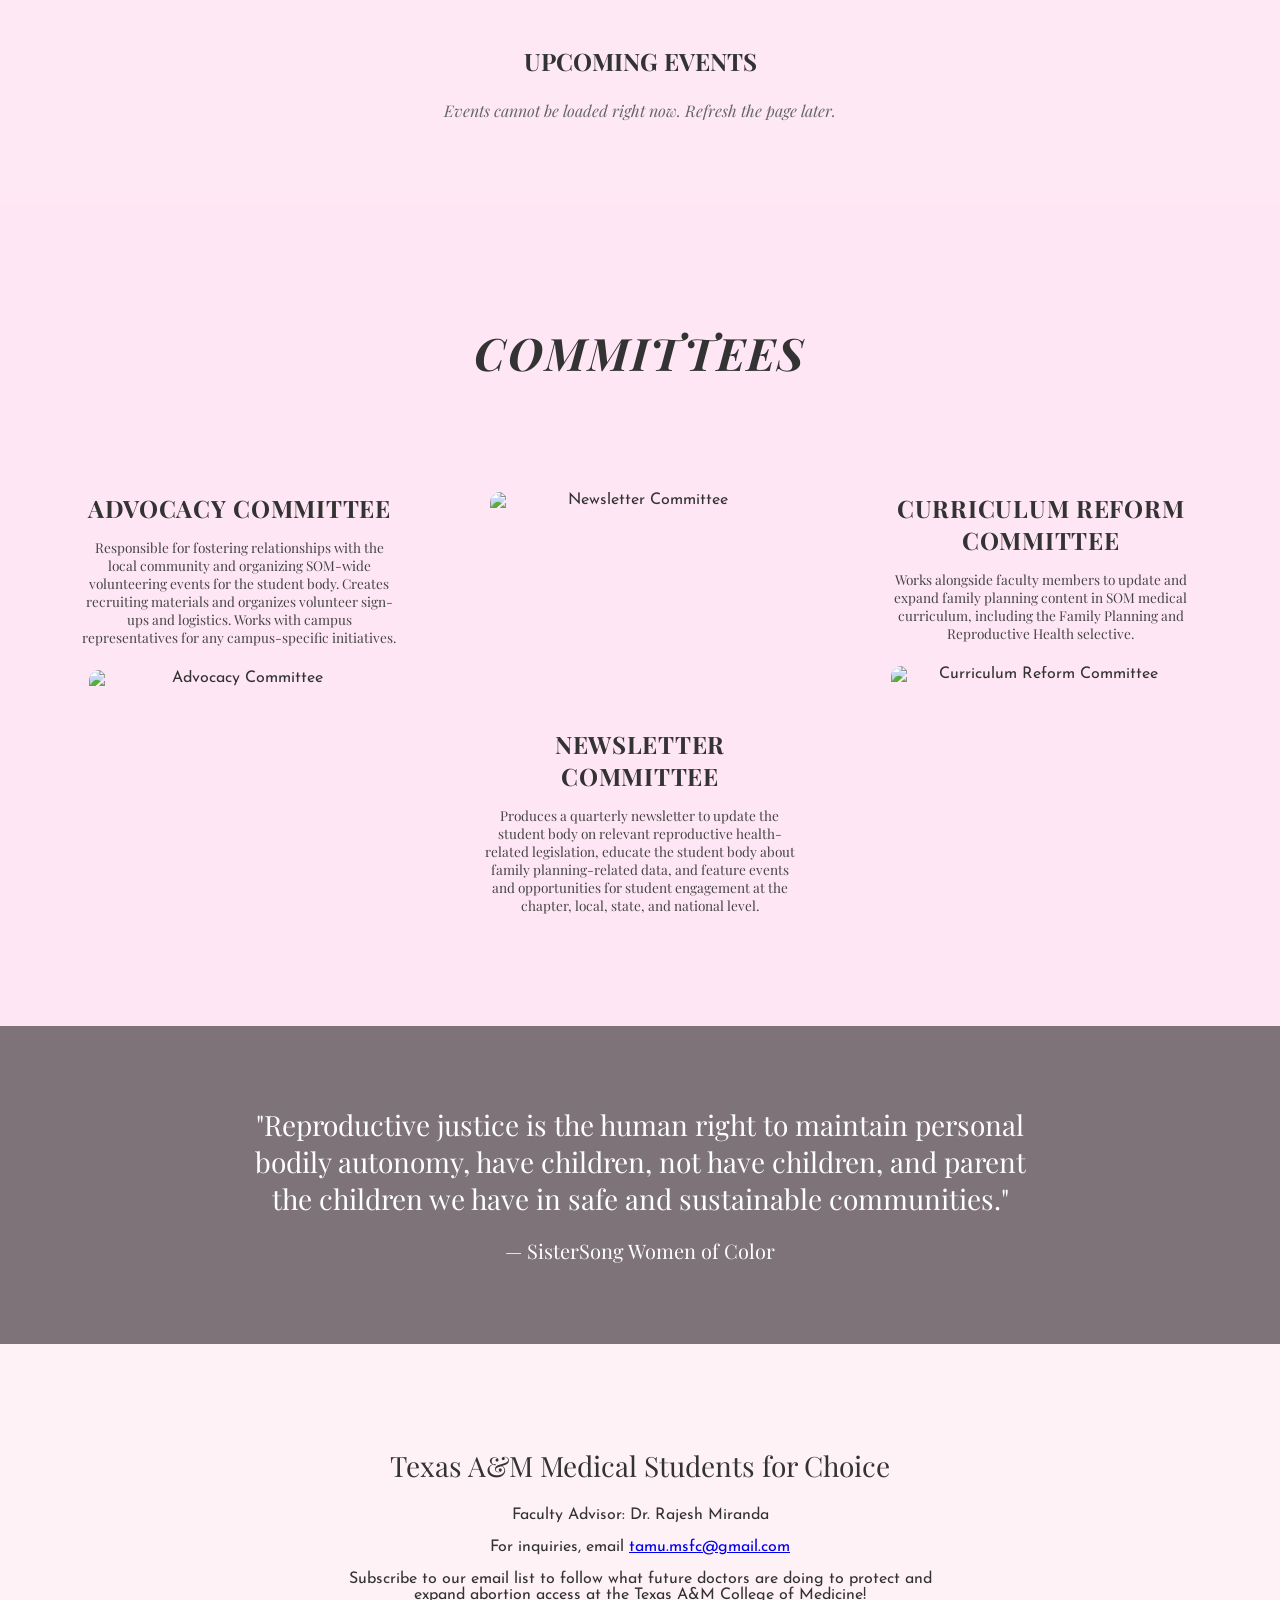
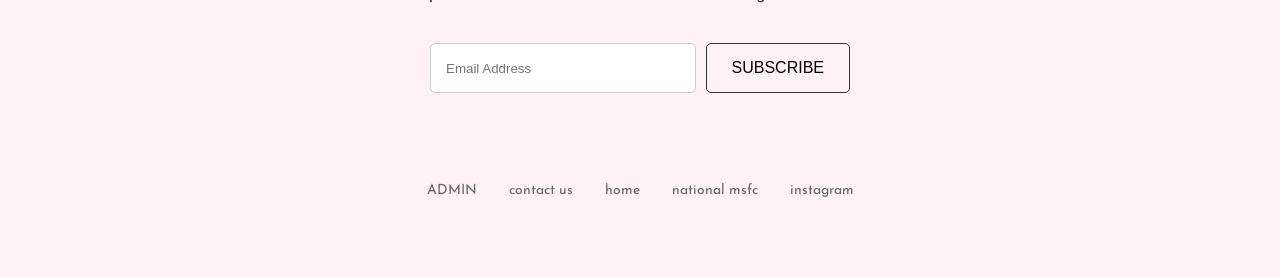
==== commit e5bb2e04: "Update index.html" ====
--- a/index.html
+++ b/index.html
@@ -4,6 +4,7 @@
     <meta charset="UTF-8">
     <meta name="viewport" content="width=device-width, initial-scale=1.0">
     <title>Texas A&M Medical Students for Choice</title>
+    <link rel="icon" type="image/png" href="https://media.discordapp.net/attachments/1484415778068631724/1484653438863282368/Attachment-1.png?ex=69bf02c3&is=69bdb143&hm=8f46799ccc4da7206218bcd43657d4976ec57c48e5ded292110d74aafa5b0f2b&=&format=webp&quality=lossless&width=464&height=464">
     <link rel="stylesheet" href="style.css">
     <link rel="stylesheet" href="https://cdnjs.cloudflare.com/ajax/libs/font-awesome/6.0.0-beta3/css/all.min.css">
 </head>
--- a/style.css
+++ b/style.css
@@ -673,8 +673,7 @@
 .tagline p {
     position: relative;
     z-index: 1;
-    font-size: 36px;
-    font-weight: bold;
+    font-size: 28px;
     max-width: 800px;
     margin: 0 auto;
     font-family: 'Playfair Display', serif;
@@ -1378,4 +1377,4 @@
     .catch-up h2 {
         font-size: 2rem;
     }
-}+}
